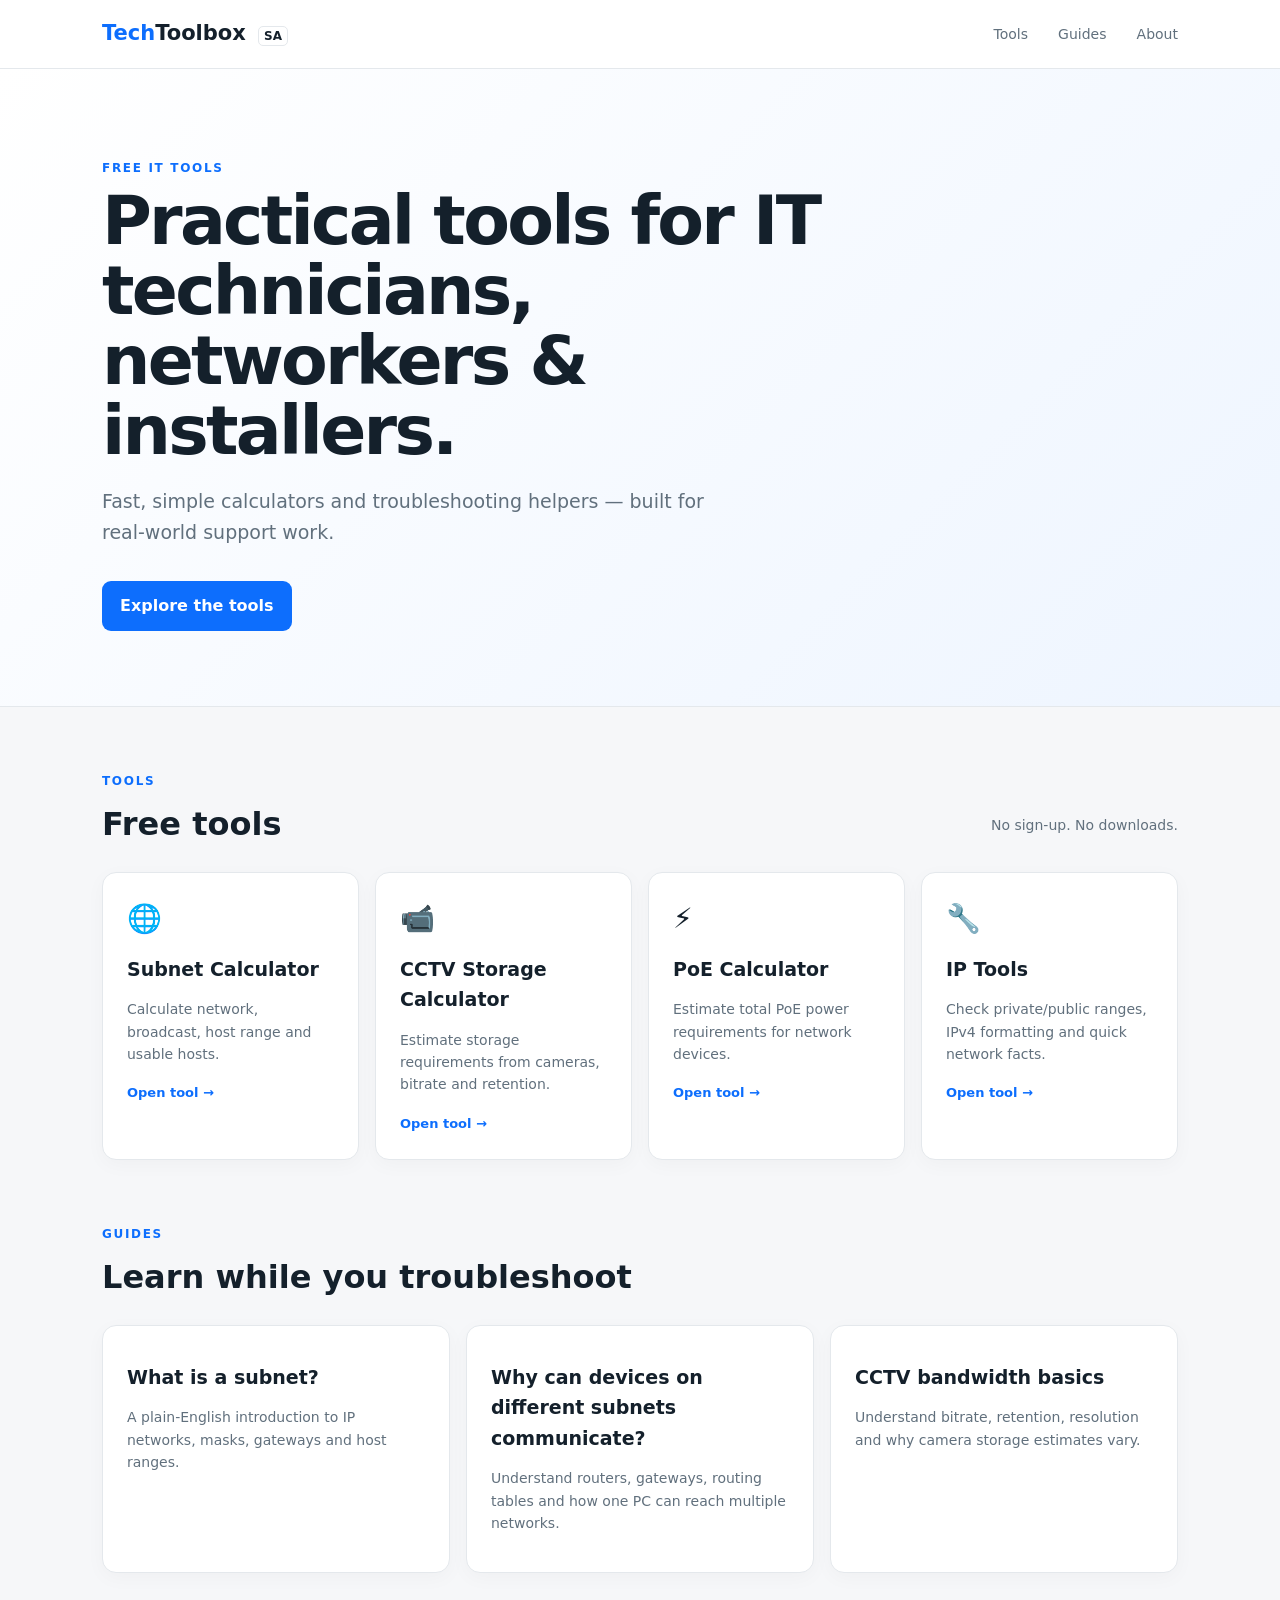
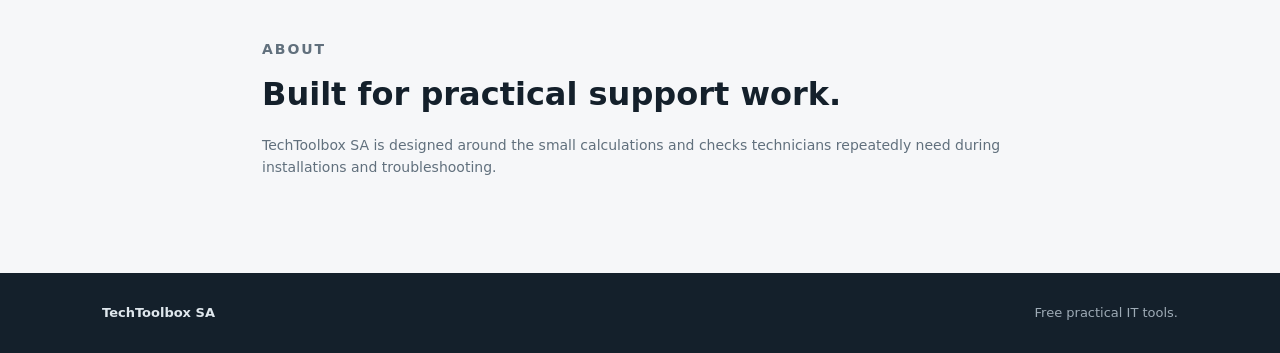
==== index.html @ c9b4a28d "Add files via upload" ====
<!doctype html>
<html lang="en-ZA">
<head>
  <meta charset="utf-8">
  <meta name="viewport" content="width=device-width, initial-scale=1">
  <title>TechToolbox SA — Free IT & Network Tools</title>
  <meta name="description" content="Free practical IT, networking, CCTV and technician tools. Calculate subnets, PoE, CCTV storage and more.">
  <meta name="keywords" content="subnet calculator, IP calculator, CCTV storage calculator, PoE calculator, networking tools, IT tools South Africa">
  <link rel="canonical" href="https://YOUR-DOMAIN.example/">
  <link rel="stylesheet" href="style.css">
</head>
<body>
<header>
  <div class="wrap nav">
    <a class="brand" href="index.html"><span>Tech</span>Toolbox <b>SA</b></a>
    <nav>
      <a href="#tools">Tools</a>
      <a href="#guides">Guides</a>
      <a href="#about">About</a>
    </nav>
  </div>
</header>

<main>
<section class="hero">
  <div class="wrap">
    <p class="eyebrow">FREE IT TOOLS</p>
    <h1>Practical tools for IT technicians, networkers & installers.</h1>
    <p class="lead">Fast, simple calculators and troubleshooting helpers — built for real-world support work.</p>
    <a class="button" href="#tools">Explore the tools</a>
  </div>
</section>

<section id="tools" class="wrap section">
  <div class="section-head">
    <div><p class="eyebrow">TOOLS</p><h2>Free tools</h2></div>
    <p>No sign-up. No downloads.</p>
  </div>
  <div class="grid">
    <a class="card" href="subnet-calculator.html"><span class="icon">🌐</span><h3>Subnet Calculator</h3><p>Calculate network, broadcast, host range and usable hosts.</p><span class="go">Open tool →</span></a>
    <a class="card" href="cctv-storage-calculator.html"><span class="icon">📹</span><h3>CCTV Storage Calculator</h3><p>Estimate storage requirements from cameras, bitrate and retention.</p><span class="go">Open tool →</span></a>
    <a class="card" href="poe-calculator.html"><span class="icon">⚡</span><h3>PoE Calculator</h3><p>Estimate total PoE power requirements for network devices.</p><span class="go">Open tool →</span></a>
    <a class="card" href="ip-tools.html"><span class="icon">🔧</span><h3>IP Tools</h3><p>Check private/public ranges, IPv4 formatting and quick network facts.</p><span class="go">Open tool →</span></a>
  </div>
</section>

<section id="guides" class="wrap section">
  <div class="section-head"><div><p class="eyebrow">GUIDES</p><h2>Learn while you troubleshoot</h2></div></div>
  <div class="guide-grid">
    <article class="guide"><h3>What is a subnet?</h3><p>A plain-English introduction to IP networks, masks, gateways and host ranges.</p></article>
    <article class="guide"><h3>Why can devices on different subnets communicate?</h3><p>Understand routers, gateways, routing tables and how one PC can reach multiple networks.</p></article>
    <article class="guide"><h3>CCTV bandwidth basics</h3><p>Understand bitrate, retention, resolution and why camera storage estimates vary.</p></article>
  </div>
</section>

<section id="about" class="wrap section about">
  <p class="eyebrow">ABOUT</p>
  <h2>Built for practical support work.</h2>
  <p>TechToolbox SA is designed around the small calculations and checks technicians repeatedly need during installations and troubleshooting.</p>
</section>
</main>

<footer><div class="wrap"><strong>TechToolbox SA</strong><span>Free practical IT tools.</span></div></footer>
</body>
</html>
---- style.css ----
:root{--bg:#f6f7f9;--ink:#14202b;--muted:#61707d;--card:#fff;--line:#e4e8ec;--accent:#0d6efd}
*{box-sizing:border-box}body{margin:0;font-family:Inter,ui-sans-serif,system-ui,-apple-system,Segoe UI,Roboto,Arial,sans-serif;color:var(--ink);background:var(--bg);line-height:1.6}
.wrap{max-width:1120px;margin:auto;padding:0 22px}header{background:#fff;border-bottom:1px solid var(--line);position:sticky;top:0;z-index:5}.nav{height:68px;display:flex;align-items:center;justify-content:space-between}.brand{font-weight:800;font-size:21px;color:var(--ink);text-decoration:none}.brand span{color:var(--accent)}.brand b{font-size:12px;margin-left:5px;border:1px solid var(--line);padding:2px 5px;border-radius:5px}
nav a{margin-left:25px;color:var(--muted);text-decoration:none;font-size:14px}.hero{padding:90px 0 75px;background:linear-gradient(135deg,#fff 0%,#eef5ff 100%);border-bottom:1px solid var(--line)}.eyebrow{font-size:12px;font-weight:800;letter-spacing:.14em;color:var(--accent);margin:0 0 8px}.hero h1{font-size:clamp(38px,6vw,68px);line-height:1.03;max-width:820px;margin:8px 0 20px;letter-spacing:-.04em}.lead{font-size:19px;color:var(--muted);max-width:650px}.button{display:inline-block;margin-top:15px;background:var(--accent);color:white;padding:12px 18px;border-radius:9px;text-decoration:none;font-weight:700}.section{padding-top:65px}.section-head{display:flex;align-items:end;justify-content:space-between;margin-bottom:22px}.section h2{font-size:32px;margin:0}.section-head>p{color:var(--muted);font-size:14px}.grid{display:grid;grid-template-columns:repeat(4,1fr);gap:16px}.card,.guide{background:var(--card);border:1px solid var(--line);border-radius:14px;padding:24px;text-decoration:none;color:inherit;box-shadow:0 5px 20px #17212b08}.card{transition:.18s}.card:hover{transform:translateY(-3px);box-shadow:0 10px 28px #17212b12}.icon{font-size:28px}.card h3,.guide h3{margin:12px 0 5px;font-size:19px}.card p,.guide p,.about p{color:var(--muted);font-size:14px}.go{display:block;margin-top:18px;color:var(--accent);font-size:13px;font-weight:800}.guide-grid{display:grid;grid-template-columns:repeat(3,1fr);gap:16px}.about{max-width:800px;padding-bottom:80px}.about h2{margin:5px 0 10px}footer{background:#14202b;color:#dfe7ed;padding:30px 0}footer .wrap{display:flex;justify-content:space-between;font-size:13px}footer span{color:#9eabb6}
@media(max-width:800px){.grid{grid-template-columns:repeat(2,1fr)}.guide-grid{grid-template-columns:1fr}nav{display:none}.hero{padding:65px 0}.section-head{display:block}}@media(max-width:520px){.grid{grid-template-columns:1fr}.hero h1{font-size:42px}}
.tool-page{padding:55px 0 90px}.tool-shell{max-width:760px;background:#fff;border:1px solid var(--line);border-radius:16px;padding:30px;box-shadow:0 5px 20px #17212b08}.tool-shell label{display:block;font-weight:700;font-size:14px;margin:16px 0 7px}.tool-shell input,.tool-shell select{width:100%;padding:12px;border:1px solid #ccd4db;border-radius:8px;font-size:16px}.result{margin-top:24px;background:#f6f8fa;border:1px solid var(--line);border-radius:10px;padding:18px;display:none}.result table{width:100%;border-collapse:collapse}.result td{padding:8px 4px;border-bottom:1px solid var(--line)}.result td:first-child{font-weight:700}.error{color:#b42318;margin-top:12px}.back{display:inline-block;margin-bottom:20px;color:var(--accent);text-decoration:none}
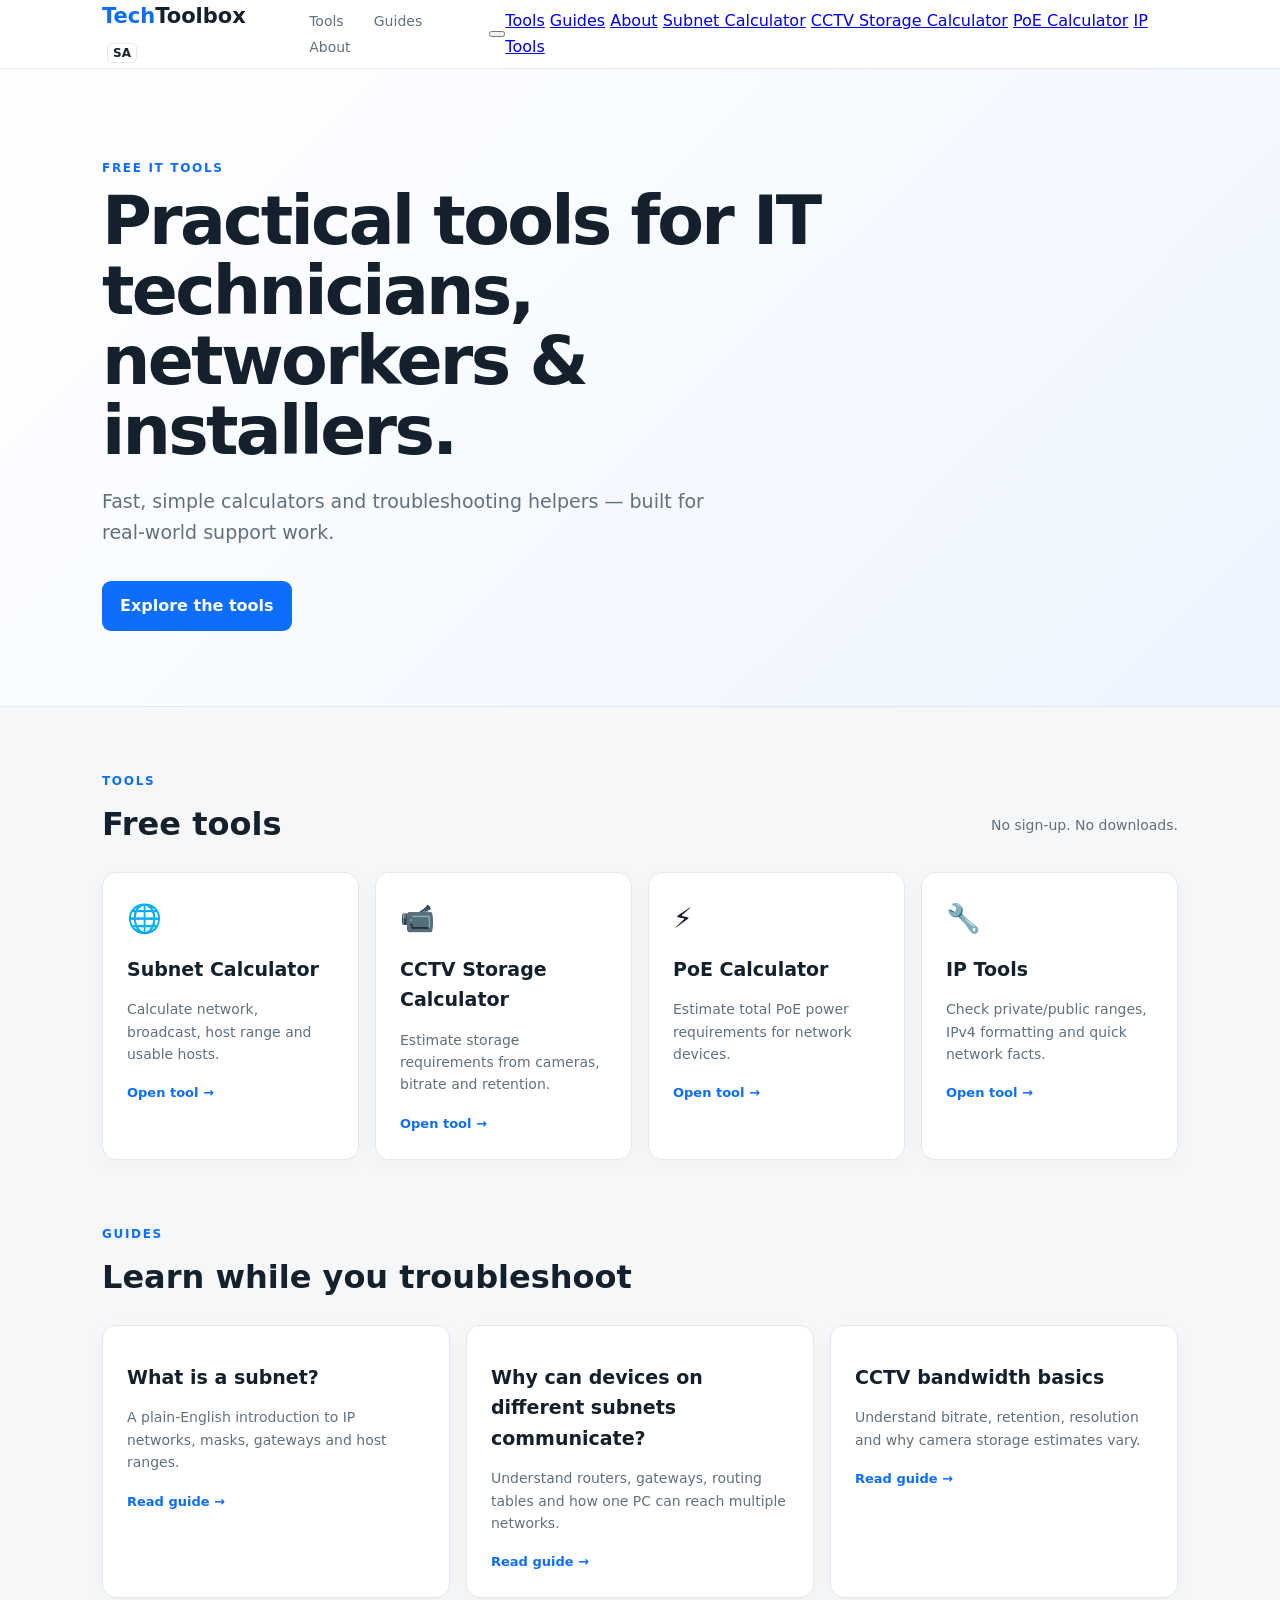
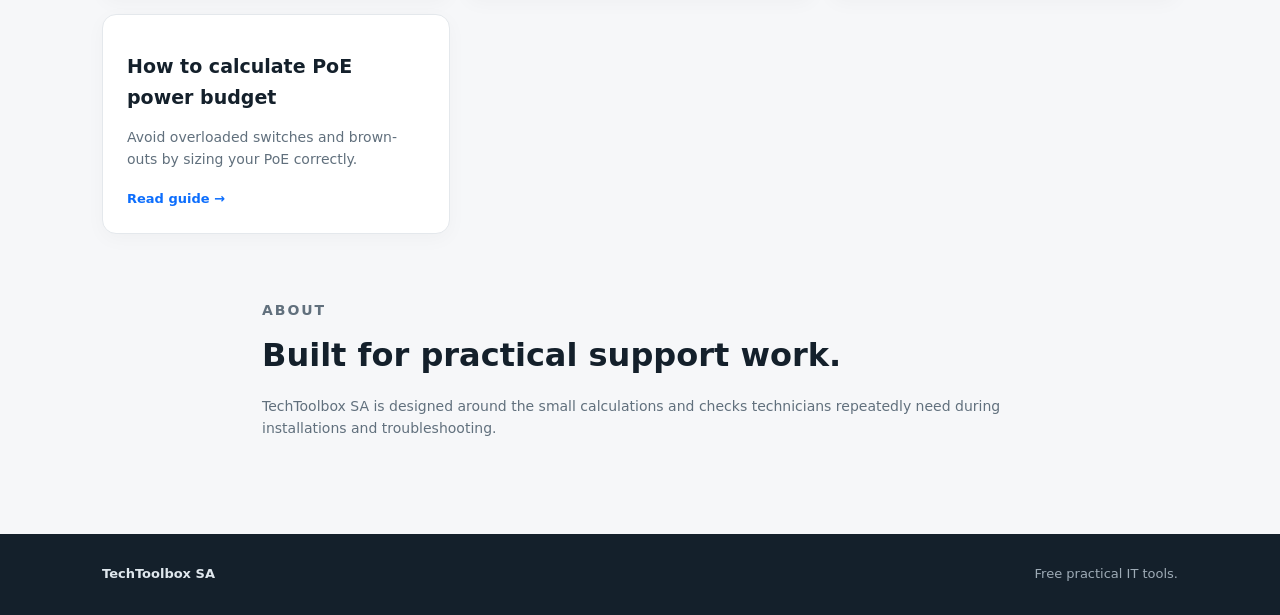
==== commit bd4c5cd0: "Add files via upload" ====
--- a/index.html
+++ b/index.html
@@ -1,4 +1,4 @@
-<!doctype html>
+<!DOCTYPE html>
 <html lang="en-ZA">
 <head>
   <meta charset="utf-8">
@@ -6,18 +6,54 @@
   <title>TechToolbox SA — Free IT & Network Tools</title>
   <meta name="description" content="Free practical IT, networking, CCTV and technician tools. Calculate subnets, PoE, CCTV storage and more.">
   <meta name="keywords" content="subnet calculator, IP calculator, CCTV storage calculator, PoE calculator, networking tools, IT tools South Africa">
-  <link rel="canonical" href="https://YOUR-DOMAIN.example/">
+
+  <!-- Canonical -->
+  <link rel="canonical" href="https://dapinkeye.github.io/TechToolbox-SA/" />
+
+  <!-- Open Graph -->
+  <meta property="og:type" content="website" />
+  <meta property="og:url" content="https://dapinkeye.github.io/TechToolbox-SA/" />
+  <meta property="og:title" content="TechToolbox SA – Free Networking & CCTV Tools" />
+  <meta property="og:description" content="Free online tools for network technicians and CCTV installers in South Africa. Subnet calculator, CCTV storage calculator, PoE calculator and more." />
+  <meta property="og:site_name" content="TechToolbox SA" />
+  <meta property="og:locale" content="en_ZA" />
+
+  <!-- Twitter Card -->
+  <meta name="twitter:card" content="summary" />
+  <meta name="twitter:title" content="TechToolbox SA – Free Networking & CCTV Tools" />
+  <meta name="twitter:description" content="Free online tools for network technicians and CCTV installers in South Africa." />
+
   <link rel="stylesheet" href="style.css">
 </head>
 <body>
 <header>
   <div class="wrap nav">
     <a class="brand" href="index.html"><span>Tech</span>Toolbox <b>SA</b></a>
-    <nav>
+
+    <!-- Desktop links -->
+    <nav class="nav-links">
       <a href="#tools">Tools</a>
       <a href="#guides">Guides</a>
       <a href="#about">About</a>
     </nav>
+
+    <!-- Mobile hamburger -->
+    <button class="menu-toggle" id="menuToggle" aria-label="Open menu">
+      <span></span>
+      <span></span>
+      <span></span>
+    </button>
+
+    <!-- Mobile menu -->
+    <div class="mobile-menu" id="mobileMenu">
+      <a href="#tools">Tools</a>
+      <a href="#guides">Guides</a>
+      <a href="#about">About</a>
+      <a href="subnet-calculator.html">Subnet Calculator</a>
+      <a href="cctv-storage-calculator.html">CCTV Storage Calculator</a>
+      <a href="poe-calculator.html">PoE Calculator</a>
+      <a href="ip-tools.html">IP Tools</a>
+    </div>
   </div>
 </header>
 
@@ -25,7 +61,7 @@
 <section class="hero">
   <div class="wrap">
     <p class="eyebrow">FREE IT TOOLS</p>
-    <h1>Practical tools for IT technicians, networkers & installers.</h1>
+    <h1>Practical tools for IT technicians, networkers &amp; installers.</h1>
     <p class="lead">Fast, simple calculators and troubleshooting helpers — built for real-world support work.</p>
     <a class="button" href="#tools">Explore the tools</a>
   </div>
@@ -45,11 +81,30 @@
 </section>
 
 <section id="guides" class="wrap section">
-  <div class="section-head"><div><p class="eyebrow">GUIDES</p><h2>Learn while you troubleshoot</h2></div></div>
+  <div class="section-head">
+    <div><p class="eyebrow">GUIDES</p><h2>Learn while you troubleshoot</h2></div>
+  </div>
   <div class="guide-grid">
-    <article class="guide"><h3>What is a subnet?</h3><p>A plain-English introduction to IP networks, masks, gateways and host ranges.</p></article>
-    <article class="guide"><h3>Why can devices on different subnets communicate?</h3><p>Understand routers, gateways, routing tables and how one PC can reach multiple networks.</p></article>
-    <article class="guide"><h3>CCTV bandwidth basics</h3><p>Understand bitrate, retention, resolution and why camera storage estimates vary.</p></article>
+    <a class="guide" href="guide-what-is-a-subnet.html">
+      <h3>What is a subnet?</h3>
+      <p>A plain-English introduction to IP networks, masks, gateways and host ranges.</p>
+      <span class="go">Read guide →</span>
+    </a>
+    <a class="guide" href="guide-different-subnets.html">
+      <h3>Why can devices on different subnets communicate?</h3>
+      <p>Understand routers, gateways, routing tables and how one PC can reach multiple networks.</p>
+      <span class="go">Read guide →</span>
+    </a>
+    <a class="guide" href="guide-cctv-bandwidth.html">
+      <h3>CCTV bandwidth basics</h3>
+      <p>Understand bitrate, retention, resolution and why camera storage estimates vary.</p>
+      <span class="go">Read guide →</span>
+    </a>
+    <a class="guide" href="guide-poe-power-budget.html">
+      <h3>How to calculate PoE power budget</h3>
+      <p>Avoid overloaded switches and brown-outs by sizing your PoE correctly.</p>
+      <span class="go">Read guide →</span>
+    </a>
   </div>
 </section>
 
@@ -60,6 +115,29 @@
 </section>
 </main>
 
-<footer><div class="wrap"><strong>TechToolbox SA</strong><span>Free practical IT tools.</span></div></footer>
+<footer>
+  <div class="wrap">
+    <strong>TechToolbox SA</strong>
+    <span>Free practical IT tools.</span>
+  </div>
+</footer>
+
+<script>
+  const toggle = document.getElementById('menuToggle');
+  const menu = document.getElementById('mobileMenu');
+
+  toggle.addEventListener('click', () => {
+    toggle.classList.toggle('active');
+    menu.classList.toggle('open');
+  });
+
+  // Close menu when a link is clicked
+  menu.querySelectorAll('a').forEach(link => {
+    link.addEventListener('click', () => {
+      toggle.classList.remove('active');
+      menu.classList.remove('open');
+    });
+  });
+</script>
 </body>
-</html>+</html>
